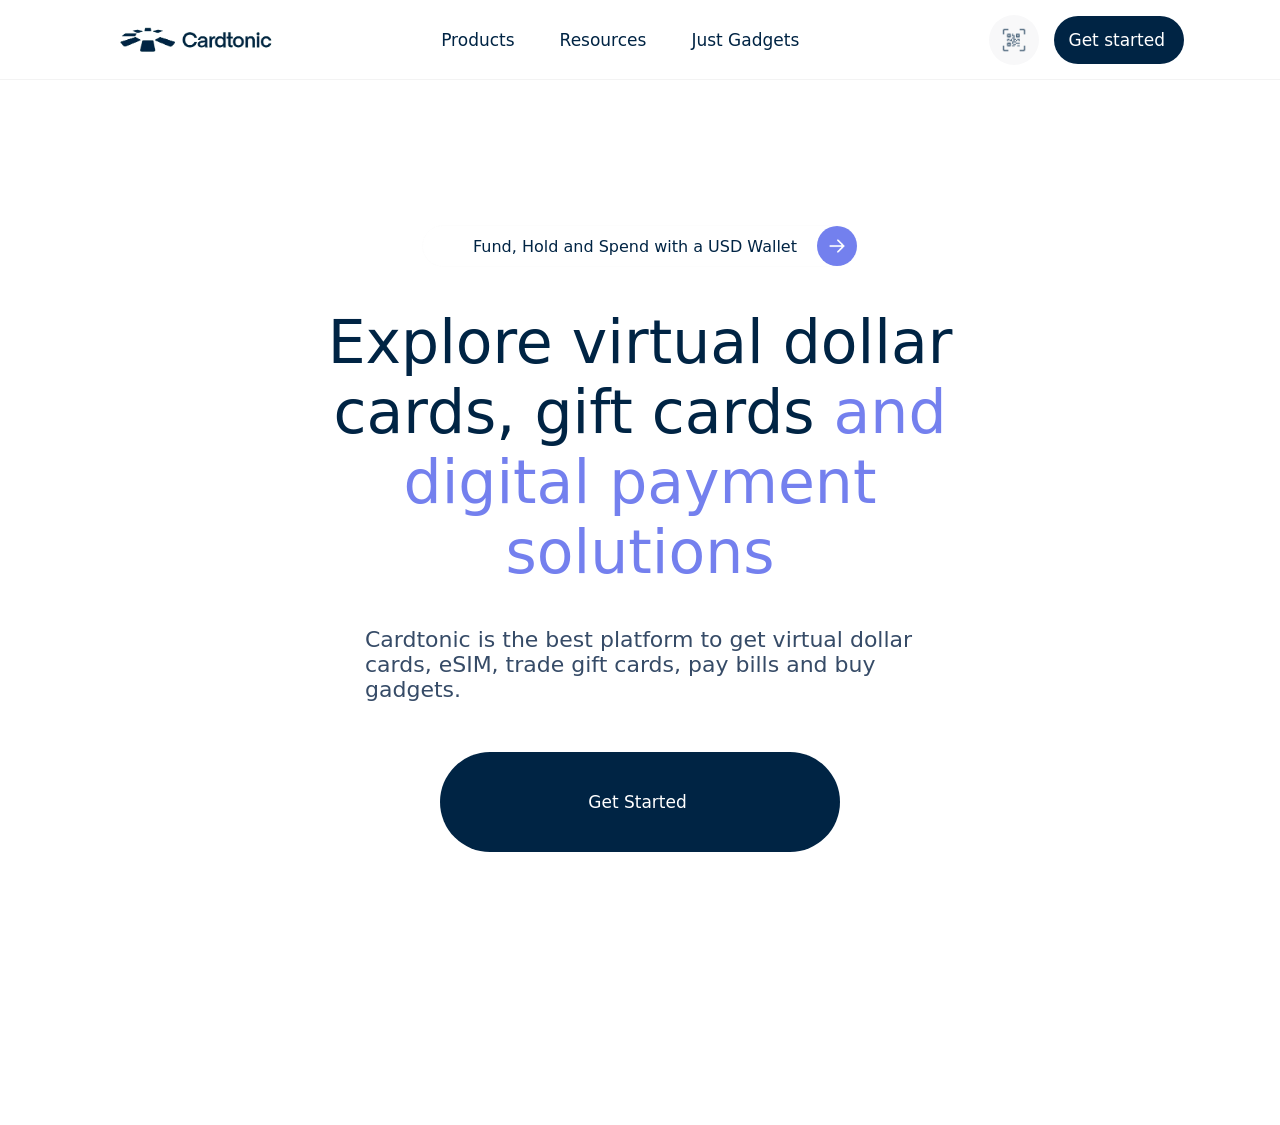
==== index.html @ ad7c2dbc "Rename cardtonic.html to index.html" ====
<!DOCTYPE html>
<html lang="en">
<head>
    <meta charset="UTF-8">
    <meta name="viewport" content="width=device-width, initial-scale=1.0">
    <title>cardtonic</title>
    <link rel="stylesheet" href="cardtonic.css">
    <link rel="icon"  href="image/Sedan-160-temp.png">
</head>
<body>
    <header>
        <nav>
            <img src="image/cardtonics.png" alt="" width="200px">
        <div class="container">
           <div class="tool">
             <div class="topian">
                <p class="hwat">Products</p>
            <div class="why"><img src="https://cardtonic.com/svg/caret-down.svg" alt=""></div>
            </div>



                <div class="dropdown">
                <div class="orochi">
                    <div class="ogre">
                    <img src="https://cardtonic.com/icons/virtual.svg" alt="" class="excas">
                    <div>
                       <div class="ultra">
                         <p class="hwat bleb">Virtual Dollar Card</p>
                        <span class="fonts">
                            Shop online, Pay for services, or make international purchases.
                        </span>
                       </div>
                    </div>
                </div>

                   <div class="ogre">
                    <img src="https://cardtonic.com/icons/sellCards.svg" alt="" class="excas">
                    <div>
                       <div class="ultra">
                         <p class="hwat bleb">Sell Gift Cards</p>
                        <span class="fonts">
                           Exchange unused gift cards for cash at amazing rates.
                        </span>
                       </div>
                    </div>
                </div>


                   <div class="ogre">
                    <img src="https://cardtonic.com/icons/bill.svg" alt="" class="excas">
                    <div>
                       <div class="ultra">
                         <p class="hwat bleb">Bill Payment</p>
                        <span class="fonts">
                            Buy airtime, data, and pay utilities in 100+ countries.
                        </span>
                       </div>
                    </div>
                </div>


                   <div class="ogre">
                    <img src="https://cardtonic.com/icons/buyCard.svg" alt="" class="excas">
                    <div>
                       <div class="ultra">
                         <p class="hwat bleb">Buy Gift Cards</p>
                        <span class="fonts">
                            Buy over 14,000+ local and international gift cards.
                        </span>
                       </div>
                    </div>
                </div>


                   <div class="ogre">
                    <img src="https://cardtonic.com/icons/virtualBank.svg" alt="" class="excas">
                    <div>
                       <div class="ultra">
                         <p class="hwat bleb">Virtual Bank Account</p>
                        <span class="fonts">
                         Open a Naira account for easy transactions.
                        </span>
                       </div>
                    </div>
                </div>


                   <div class="ogre">
                    <img src="https://cardtonic.com/icons/esim.svg" alt="" class="excas">
                    <div>
                       <div class="ultra">
                         <p class="hwat bleb">Universl eSIM</p>
                        <span class="fonts">
                            Buy local and international eSIM with local payment methods.
                        </span>
                       </div>
                    </div>
                </div>
                </div>
                </div>
                </div>
            
                 <div class="tool">
             <div class="topian">
                <p class="hwat">Resources</p>
            <div class="why"><img src="https://cardtonic.com/svg/caret-down.svg" alt=""></div>
            </div>



                <div class="dropdown josh">
                <div class="orochi">
                    <div class="ogre">
                    <img src="https://cardtonic.com/icons/developer.svg" alt="" class="excas">
                    <div>
                       <div class="ultra">
                         <p class="hwat bleb">Developer API</p>
                        <span class="fonts">
                            Integrate gift card services into your platform.
                        </span>
                       </div>
                    </div>
                </div>

                   <div class="ogre">
                    <img src="https://cardtonic.com/icons/blog.svg" alt="" class="excas">
                    <div>
                       <div class="ultra">
                         <p class="hwat bleb">Blog</p>
                        <span class="fonts">
                            Get the latest news, articles, and updates from Cardtonic
                        </span>
                       </div>
                    </div>
                </div>


                   <div class="ogre">
                    <img src="https://cardtonic.com/icons/rateCalculator.svg" alt="" class="excas">
                    <div>
                       <div class="ultra">
                         <p class="hwat bleb">Rate Calculator</p>
                        <span class="fonts">
                            Check how much you get for your gifts cards.
                        </span>
                       </div>
                    </div>
                </div>


                   <div class="ogre">
                    <img src="https://cardtonic.com/icons/Icon.svg" alt="" class="excas">
                    <div>
                       <div class="ultra">
                         <p class="hwat bleb">Upskill</p>
                        <span class="fonts">
                            MacBooks giveaway contest for tech enthusiasts.
                        </span>
                       </div>
                    </div>
                </div>


                   <div class="ogre">
                    <img src="https://cardtonic.com/icons/giveBack.svg" alt="" class="excas">
                    <div>
                       <div class="ultra">
                         <p class="hwat bleb">#CTGivesBack</p>
                        <span class="fonts">
                            Learns about our community give-back initiatives.
                        </span>
                       </div>
                    </div>
                </div>


                   <div class="ogre">
                    <img src="https://cardtonic.com/icons/getInTouch.svg" alt="" class="excas">
                    <div>
                       <div class="ultra">
                         <p class="hwat bleb">Get in touch</p>
                        <span class="fonts">
                            Reach out to us or follow us on social media.
                       </div>
                    </div>
                </div>
                </div>
                </div>
                </div>

             <div class="topian">
                <a href="https://cardtonic.com/gadgets" class="nawa">
                    <p class="hwat">Just Gadgets</p></div>
                </a>
            
            </div>

                <div class="whah">
                   <div class="tool baka">
             <div class="ware">
                     <img src="image/qrcode.png" alt="" width="30px">
                   </div>
                 <div class="monkey">
                    <img src="https://cardtonic.com/_next/image?url=https%3A%2F%2Fassets.cardtonic.com%2Fpublic%2Fassets%2Fqr.png&w=384&q=75" alt="" class="bwoi">
                </div>
                </div>

                  <a href="https://dashboard.cardtonic.com/signin">
                     <div class="siga">
                 <p class="fire">Get started</p></div>
                 </a>
                  </div>
            </nav>                
    </header>
    <section class="solved">
        <div class="parce">
            <div class="math">
            <img src="https://cardtonic.com/icons/newIcon.svg" alt="" width="30px">
            <span class="frog">Fund, Hold and Spend with a USD Wallet</span>
            <div class="with"><img src="image/arrowhite.png" alt="" width="20px"></div>
        </div>
        <div class="mistake">
            <p class="ead">Explore virtual dollar cards, gift cards <span class="tan">and digital payment solutions</span></p>
        </div>
        <div style="width: 550px;">
            <p class="metre">
                Cardtonic is the best platform to get virtual dollar cards, eSIM, trade gift cards, pay bills and buy gadgets.
            </p>
        </div>

        <a href="https://dashboard.cardtonic.com/signin" target="_blank">
            <div class="flute">
            <span class="fire">Get Started</span>
        </div>
        </a>
        </div>
    </section>
    <section>

    </section>
   
</body>
</html>
---- cardtonic.css ----
body{
    margin: 0;
    padding: 0;
    max-width: 100%;
    font-family: system-ui, -apple-system, BlinkMacSystemFont, 'Segoe UI', Roboto, Oxygen, Ubuntu, Cantarell, 'Open Sans', 'Helvetica Neue', sans-serif;
}
header{
    position: fixed;
    height: 80px;
   
    display: flex;
    align-items: center;
    justify-content: center;
    justify-self: center;
    z-index: 999;
    width: 100%;
    background: white;
    box-sizing: border-box;
    border-bottom: 0.2px solid #88898a1a;
    z-index: 999;
    
}
nav{
    position: fixed;
   height: 80px;
    /* background-color: rgb(110, 110, 110); */
    display: flex;
    align-items: center;
    width: 85%;
    
    
    z-index: 999;
   justify-content: space-between;
}
.wqa{
    display: flex;
    align-items: center;
    justify-content: space-around;
    padding: 10px 0px;
    border-bottom: 0.2px solid #696a6b25;
    width: fit-content;
    height: 10vh;
    
}

.topian{
    display: flex;
    justify-content: center;
    align-items: center;
     cursor: pointer;
}
.container{
    display: flex;
    justify-content: center;
    gap: 40px;
}
.hwat{
    color: rgb(0,36,68);
    font-size: 17px;
    font-weight: 500;
    padding-right: 5px;
    text-decoration: none;
}
.nawa{
   text-decoration: none; 
}
.ultra{
    display: flex;
    flex-direction: column;
    width: 240px;
}
.topian img{
     cursor: pointer;
    width: 12px;
    position: relative;
    bottom:  -5px;
    
   transition: transform 0.5s ease; 
}

.topian:hover img{
    transform: rotate(180deg);
   
}
.tool::before {
  content: "";
  position: absolute;
  /* Expand the hoverable area 20px in every direction */
  top: -20px;
  
  left: -20px;
  right: -20px;
  
  /* Pushes it behind the actual menu links so it doesn't block clicks */
  z-index: -1; 
  
  /* Keep it completely invisible */
  background: transparent; 
}

.tool:hover .dropdown

{
    display: block;
    z-index: 999;
   
}
a{
    text-decoration: none;
}
.ogre{
    display: grid;
    grid-template-columns: 1fr 1fr;
    width: 300px;
    cursor: pointer;
    padding: 10px;
}
.ogre:hover{
    background-color: #e7e7e9;
    
    border-radius: 20px;
}
.bleb{
    margin: 0;
    
}
.tool{
    position: relative;
   
}
.fonts{
    font-size: 14px;
    color: rgb(0,36,68); 
    font-weight: 300; 
}
.orochi{
    display: grid;
    grid-template-columns: 1fr 1fr;
   
   gap: 40px;
    width: 100%;
    
}

.dropdown{
    background-color: white;
    padding: 40px 40px 40px 40px;
   
   /* display: none; */
    position: absolute;
    top: 60px;
    left: -200px;
    border-radius: 40px;
    border: 0.2px solid #696a6b25;
    z-index: 999;
    display: none;
}

.josh{
    
    left: -330px;
}

.ware{
    width: 20px;
    height: 20px;
    padding: 15px;
    background-color: rgb(248,248,249);
    border-radius: 50%;
    display: flex;
    justify-content: center;
    align-items: center;
}
.whah{
    display: flex;
    align-items: center;
    justify-content: center;
    gap: 15px;
}
.fire{
    color: white;
    font-size: 17px;
    font-weight: 500;
    padding-right: 5px;
}
.siga{
    width: fit-content;
    height: 20px;
    padding: 14px 14px;
    border-radius: 50px;
    display: flex;
    justify-content: center;
    align-items: center;
    background-color: #002444;
    transition: background-color 0.3s ease-in-out;
}

.siga:hover{
    background-color: rgb(116,128,238);
}

.baka:hover .ware{
    animation: mumu 2s ease forwards ;
    
}

@keyframes mumu{
        from{
         border: 1px solid black;
        }
        to{
           border: 1px solid blue; 
        }
    }

.tool:hover .monkey{
    display: block;
    z-index: 999;
   
}
.monkey{
    background-color: white;
    padding: 10px 10px;
   
   /* display: none; */
    position: absolute;
    top: 60px;
    left: -80px;
    border-radius: 40px;
    border: 0.2px solid #696a6b25;
    z-index: 999;
    display: none;
}
.bwoi{
    width: 15vw;
}
.solved{
    width: 100%;
    height: 100vh;
   padding-top: 25vh;
}
.frog{
    color: #002444;
}
.with{
    width: 20px;
    height: 20px;
    padding: 10px;
    border-radius: 50%;
    background-color: rgb(115,128,238);
}
.math:hover .with{
    animation: seconds 1s infinite ease-in-out;
}
@keyframes seconds{
    0%{
        transform: translateX(0);

    }
    50%{
        transform: translateX(10px);
    }
    100%{
        transform: translateX(0);
    }
}
.math{
    display: flex;
    align-items: center;
    justify-content: center;
    gap: 20px;
    border-radius: 30px;
    border: 1px solid rgba(238, 237, 237, 0.144);
    cursor: pointer;
}
.mistake{
    width: 700px;
}
.ead{
   
    margin: 0;
    font-weight: 500;
    font-size: 60px;
    text-align: center;
    color: rgb(0,36,68);
}
.tan{
    color: rgb(116,128,238);
}
.metre{
    font-size: 22px;
    font-weight: 350;
    color: rgb(54,75,103);
    margin: 0;
}
.flute{
    width: 400px; 
    height: 100px; 
    background-color: rgb(0,36,68); border-radius: 50px; 
    transition: background-color 0.5s ease-in-out;
    color: white;
   display: flex;
   justify-content: center;
   align-items: center;
   margin-top: 10px;
}
.flute:hover{
    background-color: rgb(116,128,238);
}
.parce{
    display: flex;
    flex-direction: column;
    align-items: center;
    justify-content: center;
    gap: 40px;
}
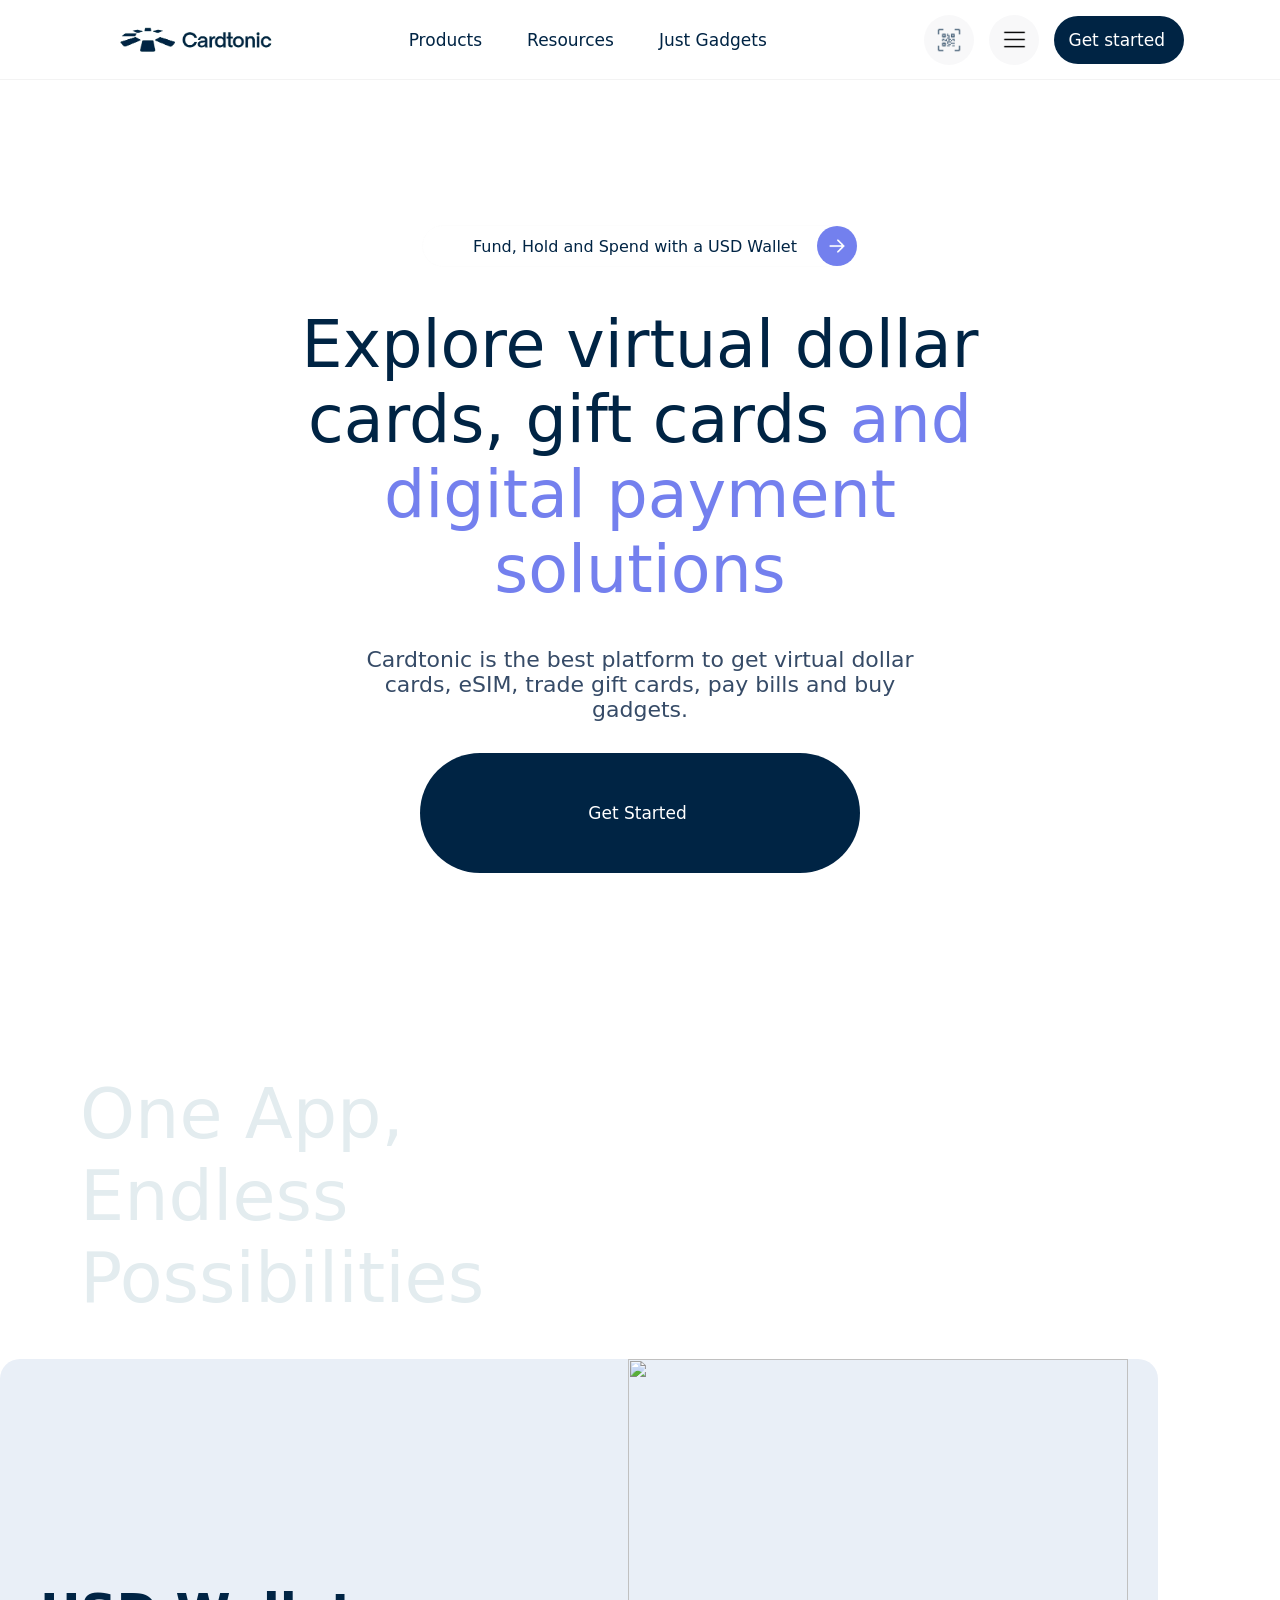
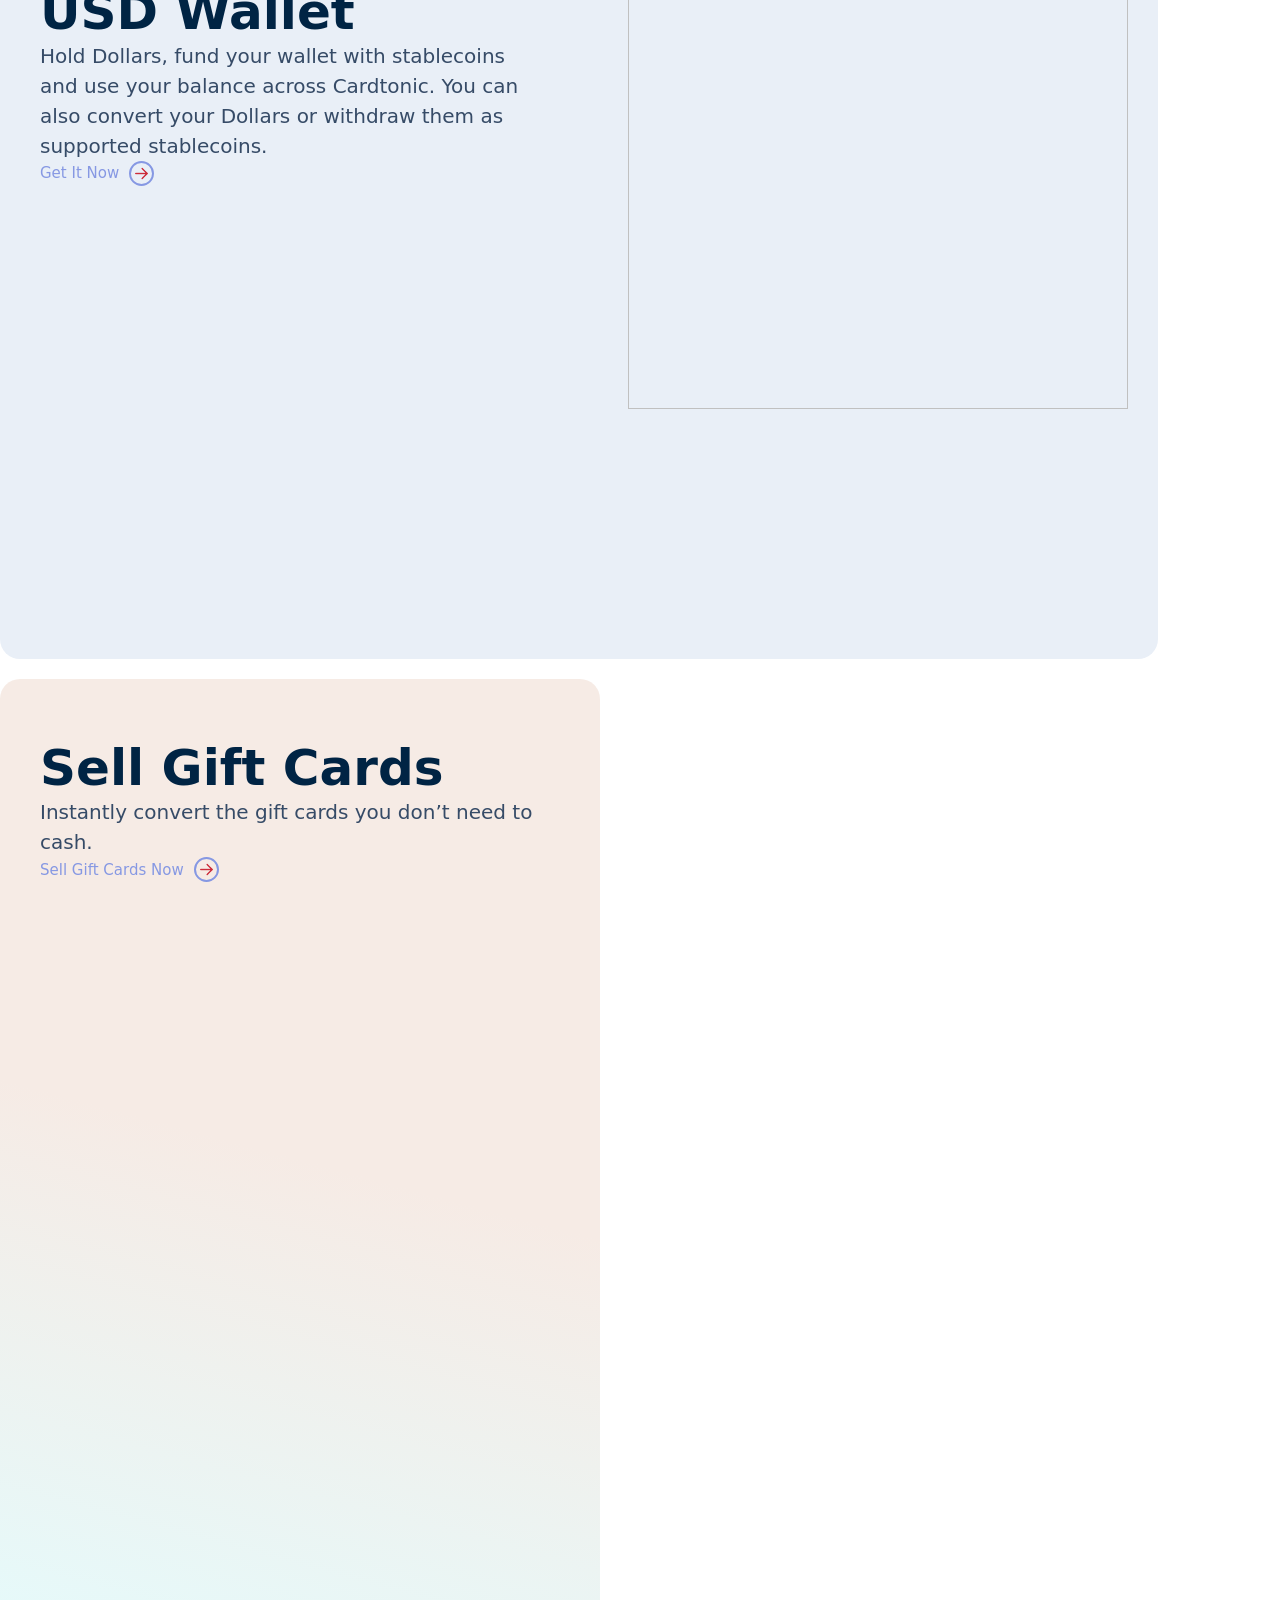
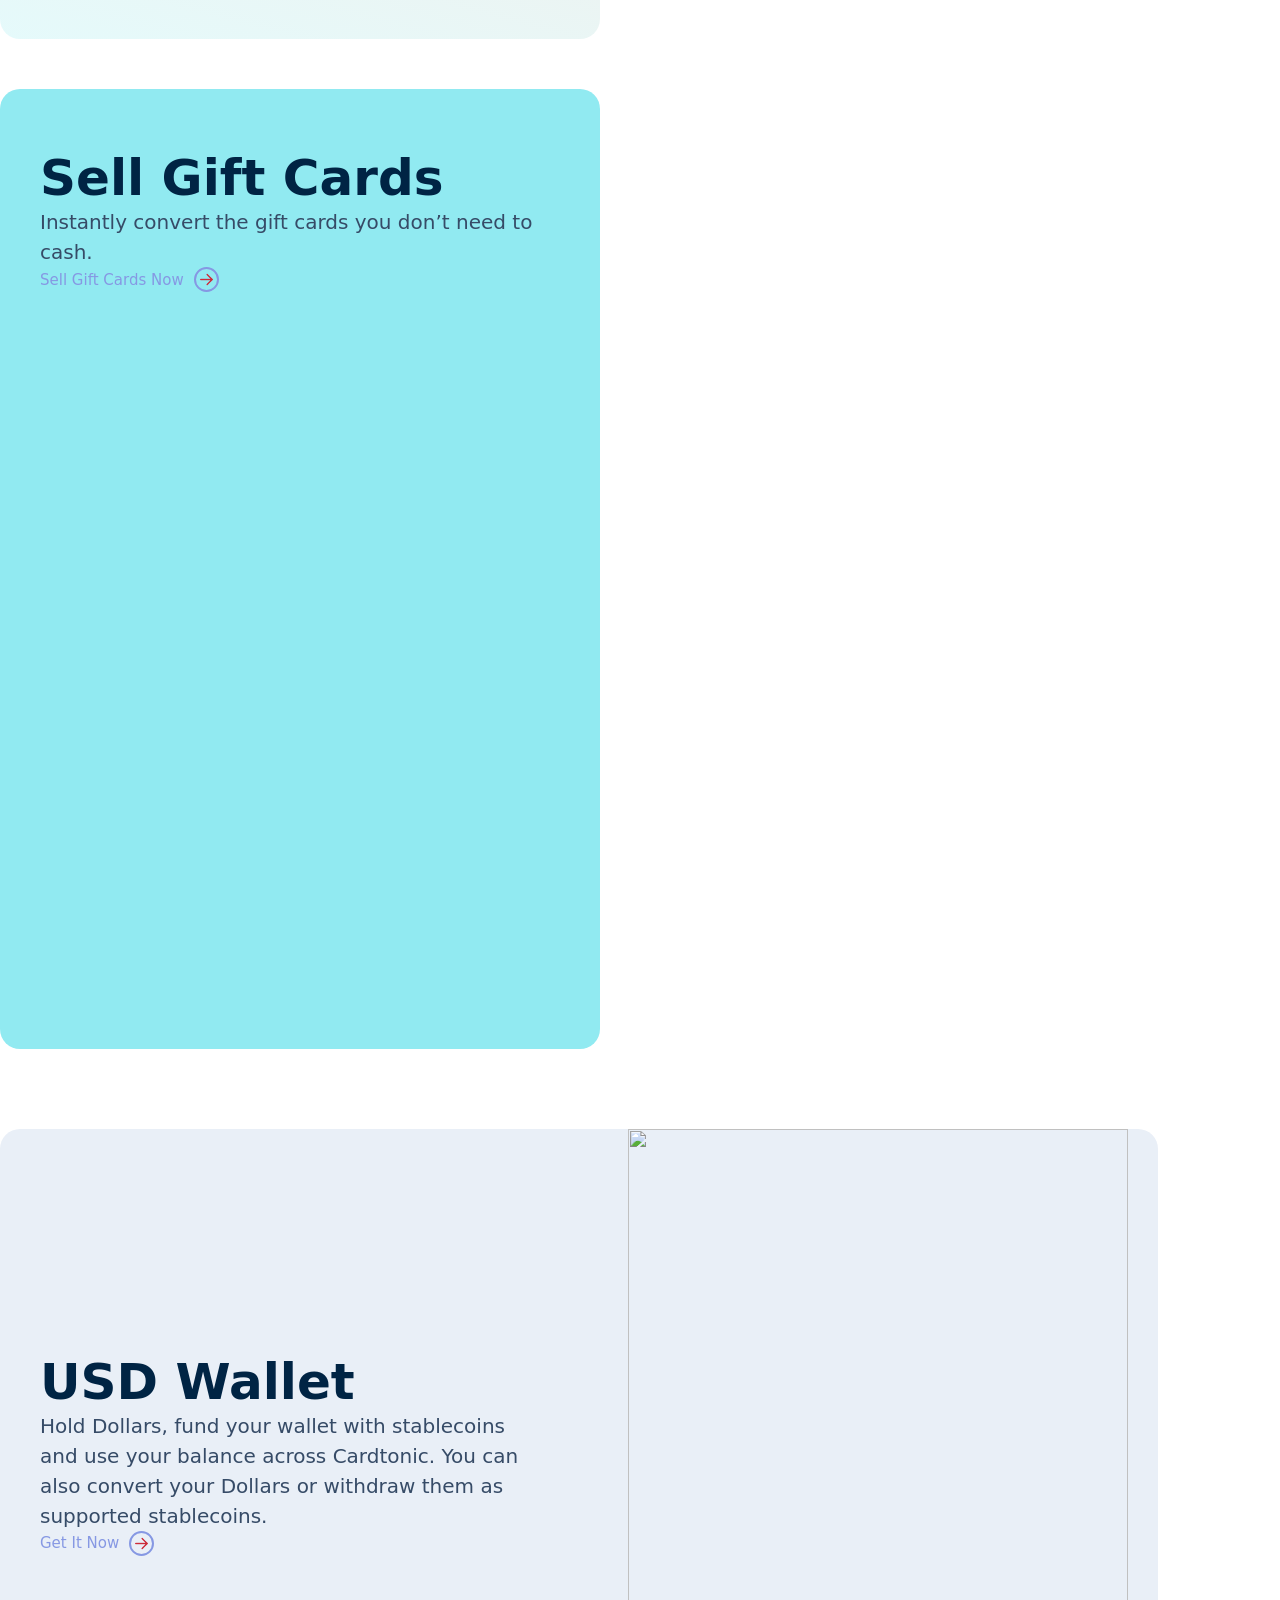
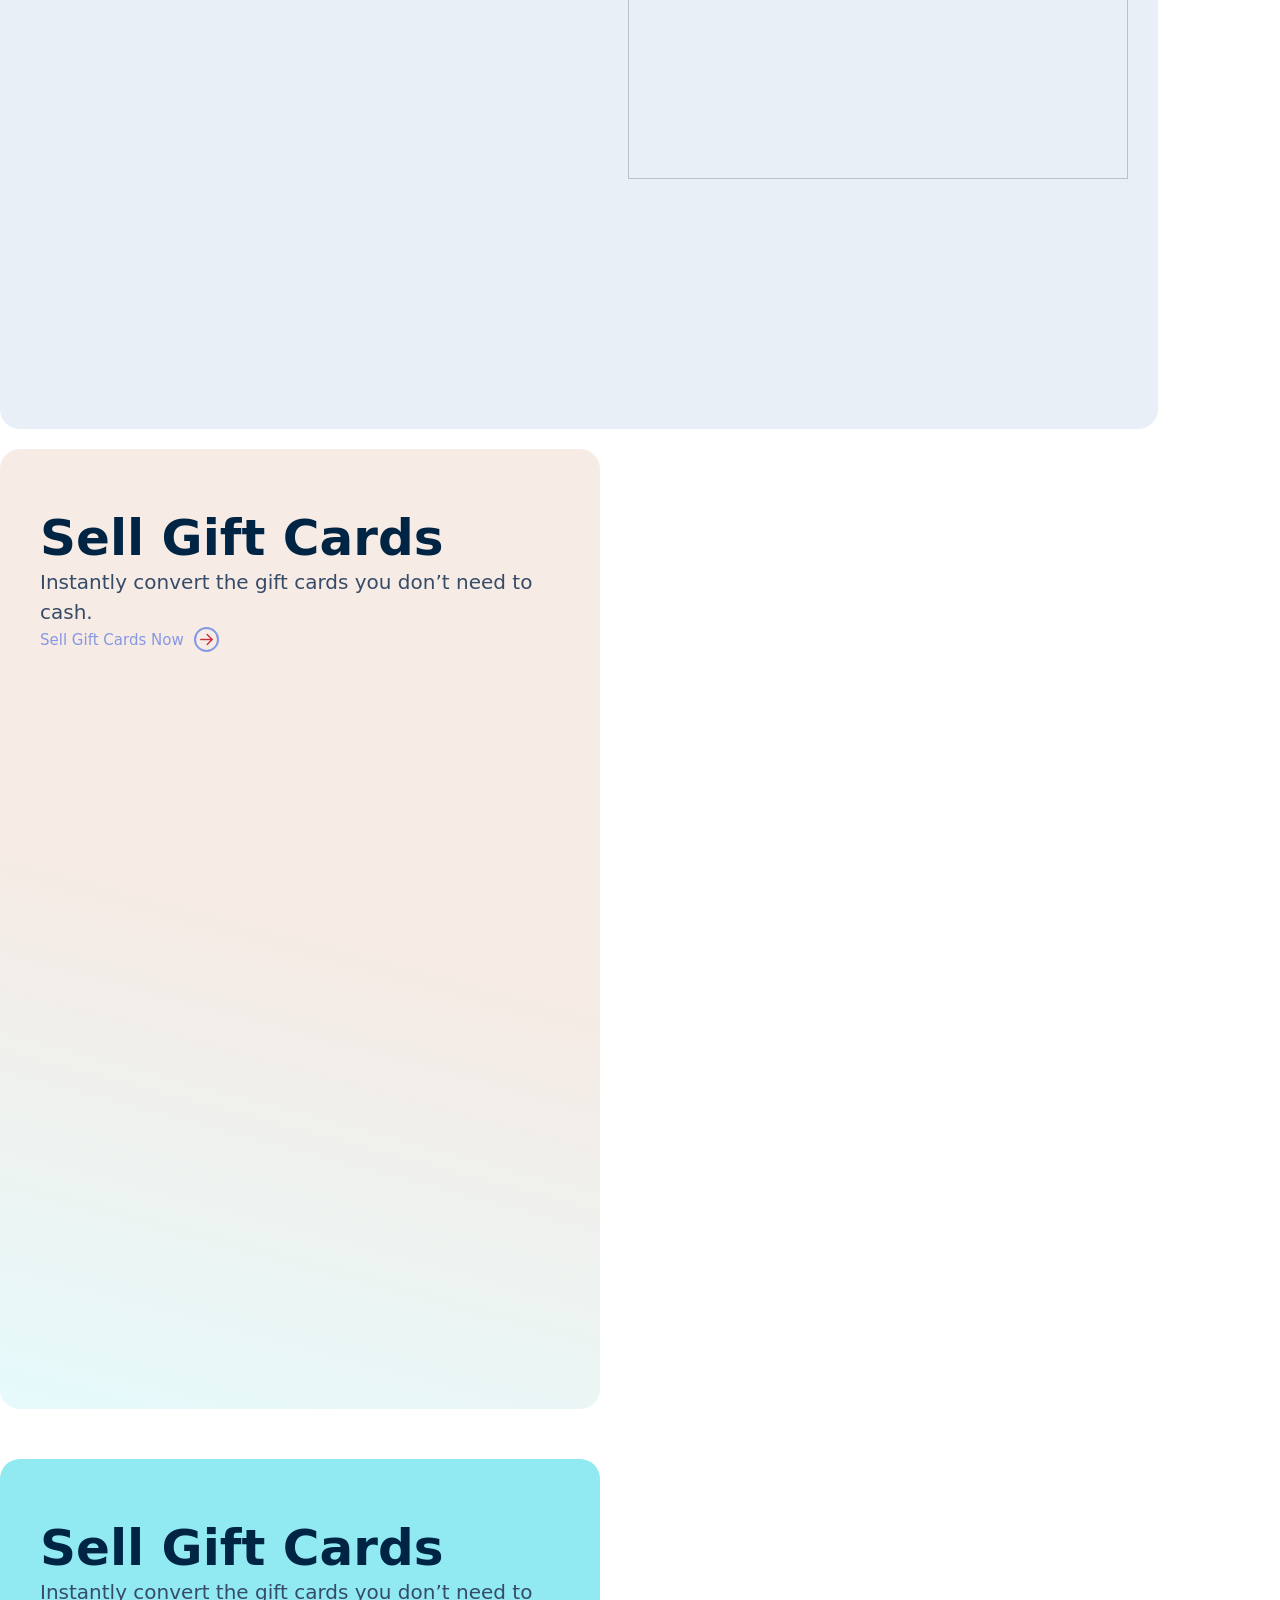
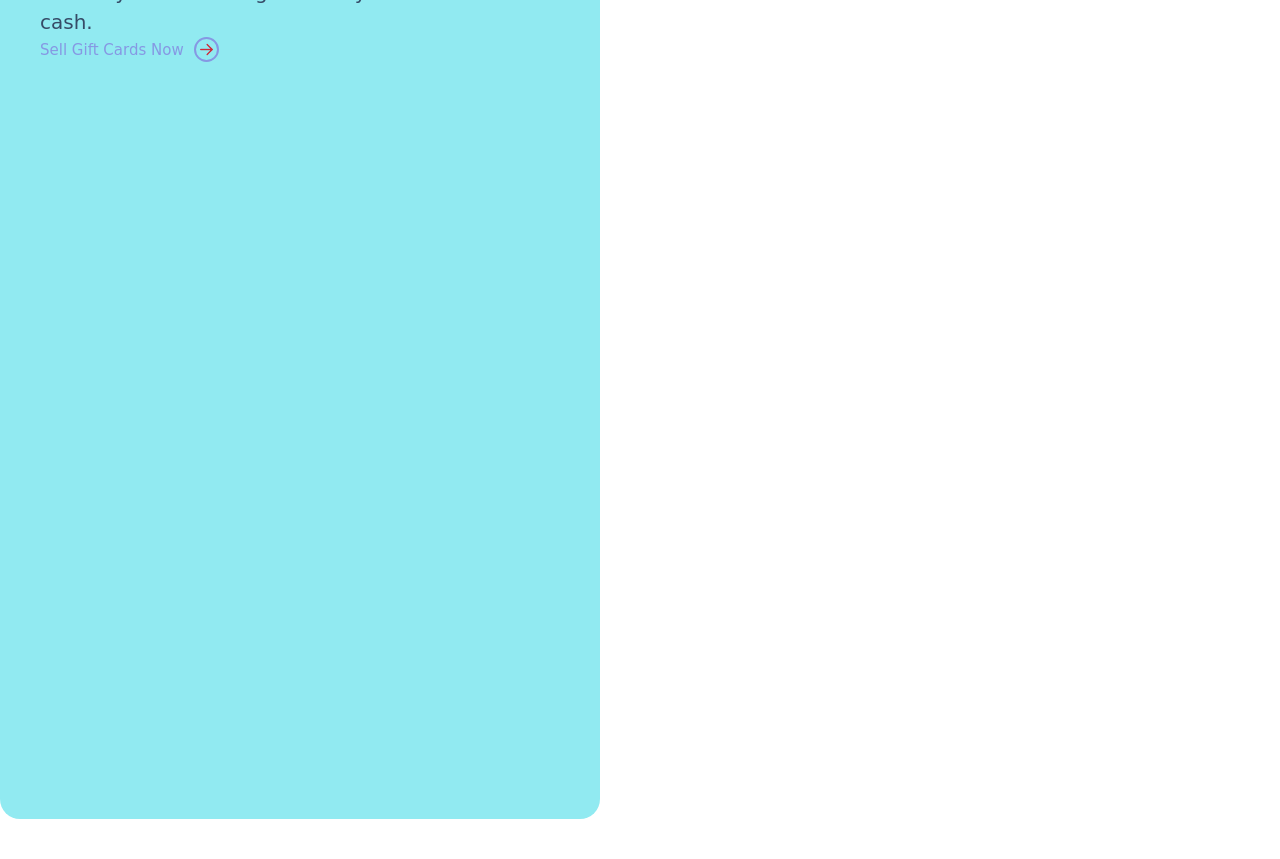
==== commit 8f7cb798: "isreal" ====
--- a/index.html
+++ b/index.html
@@ -5,7 +5,7 @@
     <meta name="viewport" content="width=device-width, initial-scale=1.0">
     <title>cardtonic</title>
     <link rel="stylesheet" href="cardtonic.css">
-    <link rel="icon"  href="image/Sedan-160-temp.png">
+    <link rel="icon" type="image/png" href="https://encrypted-tbn0.gstatic.com/images?q=tbn:ANd9GcQ6zz5i4uS3-FrGMyilPAIRYk0K8-wvLaHVmUkbN3iF3A&s">
 </head>
 <body>
     <header>
@@ -196,8 +196,9 @@
             
             </div>
 
-                <div class="whah">
-                   <div class="tool baka">
+                <div class="whah pysics">
+                   <div class="hide">
+                    <div class="tool baka">
              <div class="ware">
                      <img src="image/qrcode.png" alt="" width="30px">
                    </div>
@@ -205,12 +206,29 @@
                     <img src="https://cardtonic.com/_next/image?url=https%3A%2F%2Fassets.cardtonic.com%2Fpublic%2Fassets%2Fqr.png&w=384&q=75" alt="" class="bwoi">
                 </div>
                 </div>
-
-                  <a href="https://dashboard.cardtonic.com/signin">
+                   </div>
+                
+
+                
+                   <div class="menu">
+                    <div class="tool baka">
+             <div class="ware">
+                     <img src="image/menu-black.png" alt="" width="25px">
+                   </div>
+                 <div class="monkey">
+                    </div>
+                </div>
+                   </div>
+               
+
+                 <div class="hide">
+                     <a href="https://dashboard.cardtonic.com/signin">
                      <div class="siga">
                  <p class="fire">Get started</p></div>
                  </a>
-                  </div>
+                 </div>
+                 </div>
+                  
             </nav>                
     </header>
     <section class="solved">
@@ -223,22 +241,184 @@
         <div class="mistake">
             <p class="ead">Explore virtual dollar cards, gift cards <span class="tan">and digital payment solutions</span></p>
         </div>
-        <div style="width: 550px;">
+        <div class="rhombus">
             <p class="metre">
                 Cardtonic is the best platform to get virtual dollar cards, eSIM, trade gift cards, pay bills and buy gadgets.
             </p>
         </div>
 
-        <a href="https://dashboard.cardtonic.com/signin" target="_blank">
+        <div class="connect">
+            <a href="https://dashboard.cardtonic.com/signin" target="_blank">
             <div class="flute">
             <span class="fire">Get Started</span>
         </div>
         </a>
         </div>
-    </section>
-    <section>
-
+
+        <div class="small-git">
+            <a href="https://dashboard.cardtonic.com/signin" target="_blank">
+            <div class="flute">
+                <img src="image/globe.png" alt="" width="25px">
+            <span class="fire">
+            Web Sign Up</span>
+        </div>
+        </a>
+        </div>
+        </div>
+
+        <div class="find">
+            <p class="bake">
+                One App,<br>
+                Endless Possibilities
+            </p>
+        </div>
+    </section>
+    <section class="traq">
+   <div class="usd-wallet">
+         <div class="thought">
+        <p class="param">
+            USD Wallet
+        </p>
+       <div class="lemme">
+         <p class="mars">
+            Hold Dollars, fund your wallet with stablecoins and use your balance across Cardtonic. You can also convert your Dollars or withdraw them as supported stablecoins.
+        </p>
+       </div>
+       <div class="get-it-container">
+        <span class="get-it">
+            Get It Now 
+        </span>
+        <div class="border">
+            <img src="image/arryow.png" alt="" width="17px">
+        </div>
+       </div>
+    </div>
+    <img src="https://cardtonic.com/_next/image?url=%2Fimages%2Fpages%2Fusd-wallet%2FusdWalletPhone.webp&w=640&q=75" alt="" class="menance">
+   </div>
+    </section>
+    <div class="align-cards">
+            <section class="gore">
+         <div class="state-first">
+        <p class="param">
+            Sell Gift Cards
+        </p>
+       <div class="lemme">
+         <p class="mars">
+            Instantly convert the gift cards you don’t need to cash.
+        </p>
+       </div>
+       <div class="get-it-container">
+        <span class="get-it">
+            Sell Gift Cards Now
+        </span>
+        <div class="border">
+            <img src="image/arryow.png" alt="" width="17px">
+        </div>
+       </div>
+    </div>
+    <div class="image-move">
+        <img src="https://cardtonic.com/_next/image?url=%2Fimages%2Fproduct%2Fcards.webp&w=640&q=75" alt="">
+    </div>
+    </section>
+
+        <section class="gore-second">
+         <div class="state-first">
+        <p class="param">
+            Sell Gift Cards
+        </p>
+       <div class="lemme">
+         <p class="mars">
+            Instantly convert the gift cards you don’t need to cash.
+        </p>
+       </div>
+       <div class="get-it-container">
+        <span class="get-it">
+            Sell Gift Cards Now
+        </span>
+        <div class="border">
+            <img src="image/arryow.png" alt="" width="17px">
+        </div>
+       </div>
+    </div>
+    <div class="image-move2">
+        <img src="https://cardtonic.com/_next/image?url=%2Fimages%2Fproduct%2Fbuy-gift-card.webp&w=640&q=75" alt="" class="amati">
+    </div>
+    </section>
+    </div>
+    <section class="traq">
+   <div class="usd-wallet">
+         <div class="thought">
+        <p class="param">
+            USD Wallet
+        </p>
+       <div class="lemme">
+         <p class="mars">
+            Hold Dollars, fund your wallet with stablecoins and use your balance across Cardtonic. You can also convert your Dollars or withdraw them as supported stablecoins.
+        </p>
+       </div>
+       <div class="get-it-container">
+        <span class="get-it">
+            Get It Now 
+        </span>
+        <div class="border">
+            <img src="image/arryow.png" alt="" width="17px">
+        </div>
+       </div>
+    </div>
+    <img src="https://cardtonic.com/_next/image?url=%2Fimages%2Fpages%2Fusd-wallet%2FusdWalletPhone.webp&w=640&q=75" alt="" class="menance">
+   </div>
     </section>
    
+
+     <div class="align-cards">
+            <section class="gore">
+         <div class="state-first">
+        <p class="param">
+            Sell Gift Cards
+        </p>
+       <div class="lemme">
+         <p class="mars">
+            Instantly convert the gift cards you don’t need to cash.
+        </p>
+       </div>
+       <div class="get-it-container">
+        <span class="get-it">
+            Sell Gift Cards Now
+        </span>
+        <div class="border">
+            <img src="image/arryow.png" alt="" width="17px">
+        </div>
+       </div>
+    </div>
+    <div class="image-move">
+        <img src="https://cardtonic.com/_next/image?url=%2Fimages%2Fproduct%2Fcards.webp&w=640&q=75" alt="">
+    </div>
+    </section>
+
+        <section class="gore-second">
+         <div class="state-first">
+        <p class="param">
+            Sell Gift Cards
+        </p>
+       <div class="lemme">
+         <p class="mars">
+            Instantly convert the gift cards you don’t need to cash.
+        </p>
+       </div>
+       <div class="get-it-container">
+        <span class="get-it">
+            Sell Gift Cards Now
+        </span>
+        <div class="border">
+            <img src="image/arryow.png" alt="" width="17px">
+        </div>
+       </div>
+    </div>
+    <div class="image-move2">
+        <img src="https://cardtonic.com/_next/image?url=%2Fimages%2Fproduct%2Fbuy-gift-card.webp&w=640&q=75" alt="" width="350px">
+    </div>
+    </section>
+    </div>
+
 </body>
 </html>
--- a/cardtonic.css
+++ b/cardtonic.css
@@ -14,11 +14,11 @@
     justify-self: center;
     z-index: 999;
     width: 100%;
-    background: white;
+    background: rgba(255, 255, 255, 0.644);
     box-sizing: border-box;
     border-bottom: 0.2px solid #88898a1a;
     z-index: 999;
-    
+    backdrop-filter: blur(200px);
 }
 nav{
     position: fixed;
@@ -161,6 +161,9 @@
     left: -330px;
 }
 
+.small-git{
+    display: none;
+}
 .ware{
     width: 20px;
     height: 20px;
@@ -231,16 +234,22 @@
     z-index: 999;
     display: none;
 }
+.connect{
+    display: block;
+}
 .bwoi{
     width: 15vw;
 }
 .solved{
     width: 100%;
-    height: 100vh;
+    
    padding-top: 25vh;
+   
+   max-width: 100%;
 }
 .frog{
     color: #002444;
+    text-align: center;
 }
 .with{
     width: 20px;
@@ -274,35 +283,43 @@
     cursor: pointer;
 }
 .mistake{
-    width: 700px;
+    width: 780px;
 }
 .ead{
    
     margin: 0;
     font-weight: 500;
-    font-size: 60px;
+    font-size: 65px;
     text-align: center;
     color: rgb(0,36,68);
 }
 .tan{
     color: rgb(116,128,238);
 }
+.rhombus{
+    width: fit-content;
+    width: 550px;
+
+}
+
 .metre{
     font-size: 22px;
-    font-weight: 350;
+    font-weight: 400;
     color: rgb(54,75,103);
     margin: 0;
+    text-align: center;
 }
 .flute{
-    width: 400px; 
-    height: 100px; 
-    background-color: rgb(0,36,68); border-radius: 50px; 
-    transition: background-color 0.5s ease-in-out;
+    width: 440px; 
+    height: 120px; 
+    background-color: rgb(0,36,68); 
+    border-radius: 70px; 
+    transition: background-color 0.3s ease-in-out;
     color: white;
    display: flex;
    justify-content: center;
    align-items: center;
-   margin-top: 10px;
+   margin-top: -9px;
 }
 .flute:hover{
     background-color: rgb(116,128,238);
@@ -314,3 +331,347 @@
     justify-content: center;
     gap: 40px;
 }
+.find{
+    width: 630px;
+    margin-left: 80px;
+    margin-top: 200px;
+}
+
+.amati{
+    
+    width: 350px;
+}
+
+.bake{
+    margin: 0;
+    font-weight: 500;
+    font-size: 70px;
+    
+    color: #e3ecef;
+}
+.traq{
+    width: 90%;
+    height: 100vh;
+    background-color: #e9eff7;
+   margin-top: 40px;
+   max-width: 85%;
+    justify-self: center;
+    border-radius: 20px;
+    padding-left: 40px;
+    margin-bottom: 10px;
+    padding-bottom: 0;
+     padding-right: 30px;
+   overflow: hidden;
+}
+.param{
+  margin: 0;
+    font-weight: 700;
+    font-size: 50px;
+    
+    color: rgb(0,36,68);  
+}
+.lemme{
+    max-width: 500px;
+    width: 100%;
+}
+.get-it{
+    color: #8698e3;
+    font-size: 15px;
+    font-weight: 500;
+}
+.border{
+    border: 2px solid #8698e3;
+    width: 15px;
+    height: 15px;
+    padding: 3px;
+    display: flex;
+    justify-content: center;
+    align-items: center;
+    border-radius: 50%;
+}
+.get-it-container{
+    display: flex;
+   gap: 10px;
+    align-items: center;
+}
+.mars{
+    font-size: 20px;
+    font-weight: 350;
+    color: rgb(54,75,103);
+    margin: 0;
+   line-height: 1.5;
+}
+.state-first{
+    display: flex;
+    flex-direction: column;
+   justify-content: center;
+  
+}
+
+.thought{
+    display: flex;
+    flex-direction: column;
+   justify-content: center;
+ 
+}
+
+.usd-wallet{
+    display: flex;
+   justify-content: space-between;
+    width: 100%;
+   
+}
+.menance{
+    width: 500px;
+    height: 650px;
+}
+.gore{
+    width: 530px;
+    height: 100vh;
+    background: linear-gradient(195deg, rgb(246,235,229) 50%, rgb(229,250,251)); 
+   margin-top: 10px;
+   max-width: 85%;
+    justify-self: center;
+    border-radius: 20px;
+    padding-left: 40px;
+    margin-bottom: 40px;
+    padding-bottom: 0;
+     padding-right: 30px;
+     padding-top: 60px;
+   overflow: hidden;
+   flex-wrap: wrap;
+}
+.image-move{
+    position: relative;
+    bottom: -80px;
+}
+.align-cards{
+    display: flex;
+    align-items: center;
+    justify-content: center;
+    width: 90%;
+    justify-content: space-between;
+    justify-self: center;
+    flex-wrap: wrap;
+}
+.second{
+    background-color: rgb(36,212,227);
+}
+.third{
+    width: 40px;
+}
+
+.image-move2{
+    position: relative;
+    bottom: -100px;
+    right: -210px;
+}
+.gore-second{
+    width: 530px;
+    height: 100vh;
+     
+   margin-top: 10px;
+   max-width: 85%;
+    justify-self: center;
+    border-radius: 20px;
+    padding-left: 40px;
+    margin-bottom: 40px;
+    padding-bottom: 0;
+     padding-right: 30px;
+     padding-top: 60px;
+   overflow: hidden;
+   background-color: rgb(145,234,241);
+}
+@media (max-width: 640px) {
+    .container{
+        display: none;
+    }
+    .hide{
+        display: none;
+    }
+    .math{
+    display: flex;
+    
+   
+    gap: 15px;
+    width: 320px;
+    
+}
+.frog{
+    color: #002444;
+    text-align: center;
+    font-size: 13px;
+}
+.solved{
+    width: 100%;
+    padding-top: 18vh;
+    max-width: 100%;
+}
+.thought{
+    display: flex;
+    flex-direction: column;
+   justify-content: center;
+  position: relative;
+  top: -160px;
+}
+/* .pysics{
+    display: none;
+} */
+header{
+    position: fixed;
+    height: 60px;
+   
+    display: flex;
+    align-items: center;
+    justify-content: center;
+    justify-self: center;
+    z-index: 999;
+    width: 100%;
+    background: rgba(255, 255, 255, 0.644);
+    box-sizing: border-box;
+    border-bottom: 0.2px solid #88898a1a;
+    z-index: 999;
+    backdrop-filter: blur(200px);
+}
+.mistake{
+    width: 300px;
+    
+}
+.ead{
+   
+    margin: 0;
+    font-weight: 500;
+    font-size: 34px;
+    text-align: center;
+    color: rgb(0,36,68);
+}
+.rhombus{
+    width: 300px;
+    /* padding: 60px; */
+}
+.metre{
+    font-size: 18px;
+    font-weight: 400;
+    color: rgb(54,75,103);
+    margin: 0;
+    text-align: center;
+    max-width: 100%;
+}
+.menu{
+    display: block;
+    margin-right: 10px;
+}
+nav{
+    position: fixed;
+   height: 80px;
+    /* background-color: rgb(110, 110, 110); */
+    display: flex;
+    align-items: center;
+    width: 100%;
+    
+    
+    z-index: 999;
+   justify-content: space-between;
+}
+    .connect{
+    display: none;}
+
+    .flute{
+    width: 300px; 
+    height: 90px; 
+    padding: 0px 0px;
+    background-color: rgb(0,36,68); 
+    border-radius: 70px; 
+    transition: background-color 0.3s ease-in-out;
+    color: white;
+   display: flex;
+   justify-content: center;
+   align-items: center;
+   margin-top: -9px;
+    gap: 20px;
+}
+   
+   .small-git{
+    display: block;
+   }
+
+   .find{
+    width: 100px;
+    margin-left: 25px;
+    margin-top: 200px;
+}
+
+.bake{
+    margin: 0;
+    font-weight: 500;
+    font-size: 30px;
+    
+    color: #e3ecef;
+}
+.usd-wallet{
+    display: flex;
+    flex-direction: column;
+   justify-content: space-between;
+    width: 100%;
+    position: relative;
+    bottom: -200px;   
+}
+
+.menance{
+    width: 250px;
+    height: 300px;
+}
+.traq{
+    max-width: 70%;
+    width: 70%;
+    height: 90vh;
+    background-color: #e9eff7;
+   margin-top: 40px;
+   max-width: 85%;
+    justify-self: center;
+    border-radius: 20px;
+    padding-left: 40px;
+    margin-bottom: 10px;
+    padding-bottom: 0;
+     padding-right: 30px;
+   overflow: hidden;
+}
+.gore{
+    width: 530px;
+    height: 100vh;
+    background: linear-gradient(195deg, rgb(246,235,229) 50%, rgb(229,250,251)); 
+   margin-top: 10px;
+   max-width: 85%;
+    justify-self: center;
+    border-radius: 20px;
+    padding-left: 40px;
+    margin-bottom: 40px;
+    padding-bottom: 0;
+     padding-right: 30px;
+     padding-top: 60px;
+   overflow: hidden;
+   flex-wrap: wrap;
+}
+.align-cards{
+    display: flex;
+    align-items: center;
+    justify-content: center;
+    width: 90%;
+    justify-content: space-between;
+    justify-self: center;
+    flex-wrap: wrap;
+}
+.param{
+  margin: 0;
+    font-weight: 700;
+    font-size: 30px;
+    
+    color: rgb(0,36,68);  
+}
+.amati{
+    position: relative;
+    left: -140px;
+    bottom: -140px;
+    width: 250px;
+}
+}
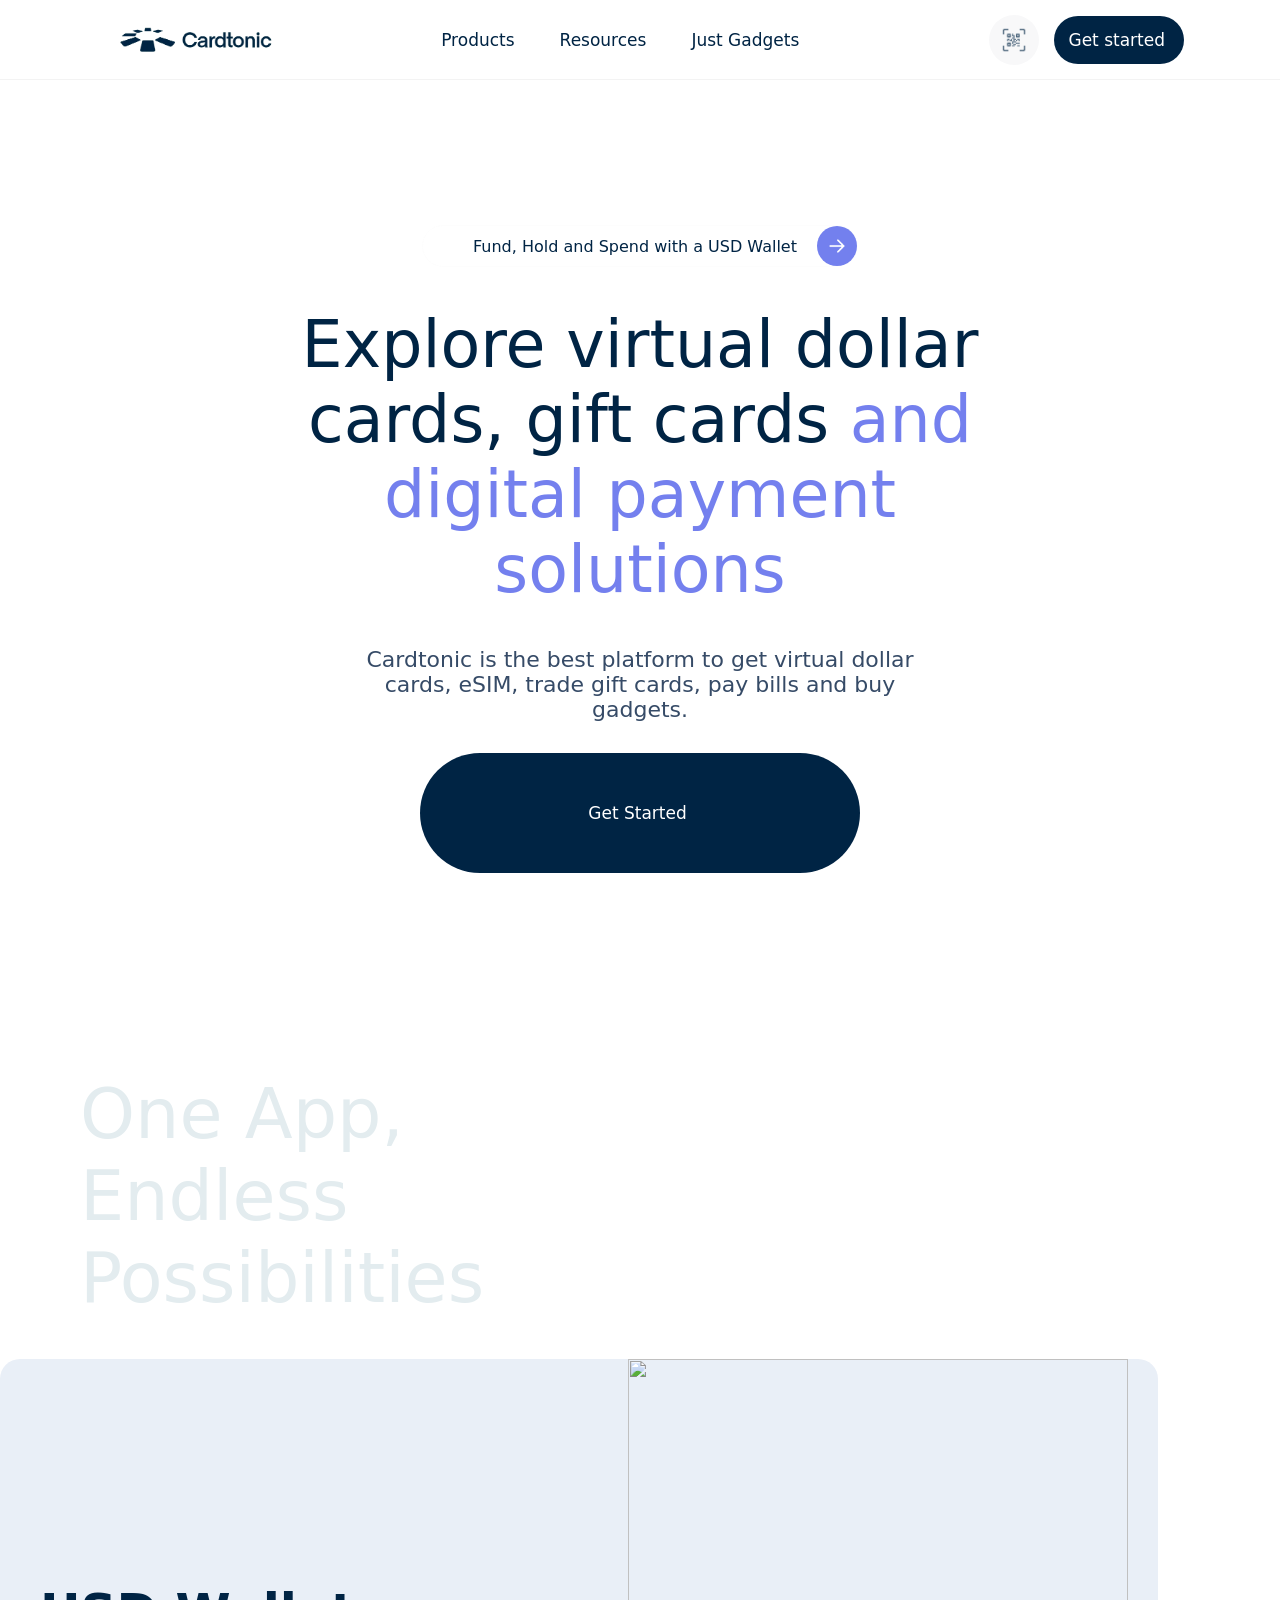
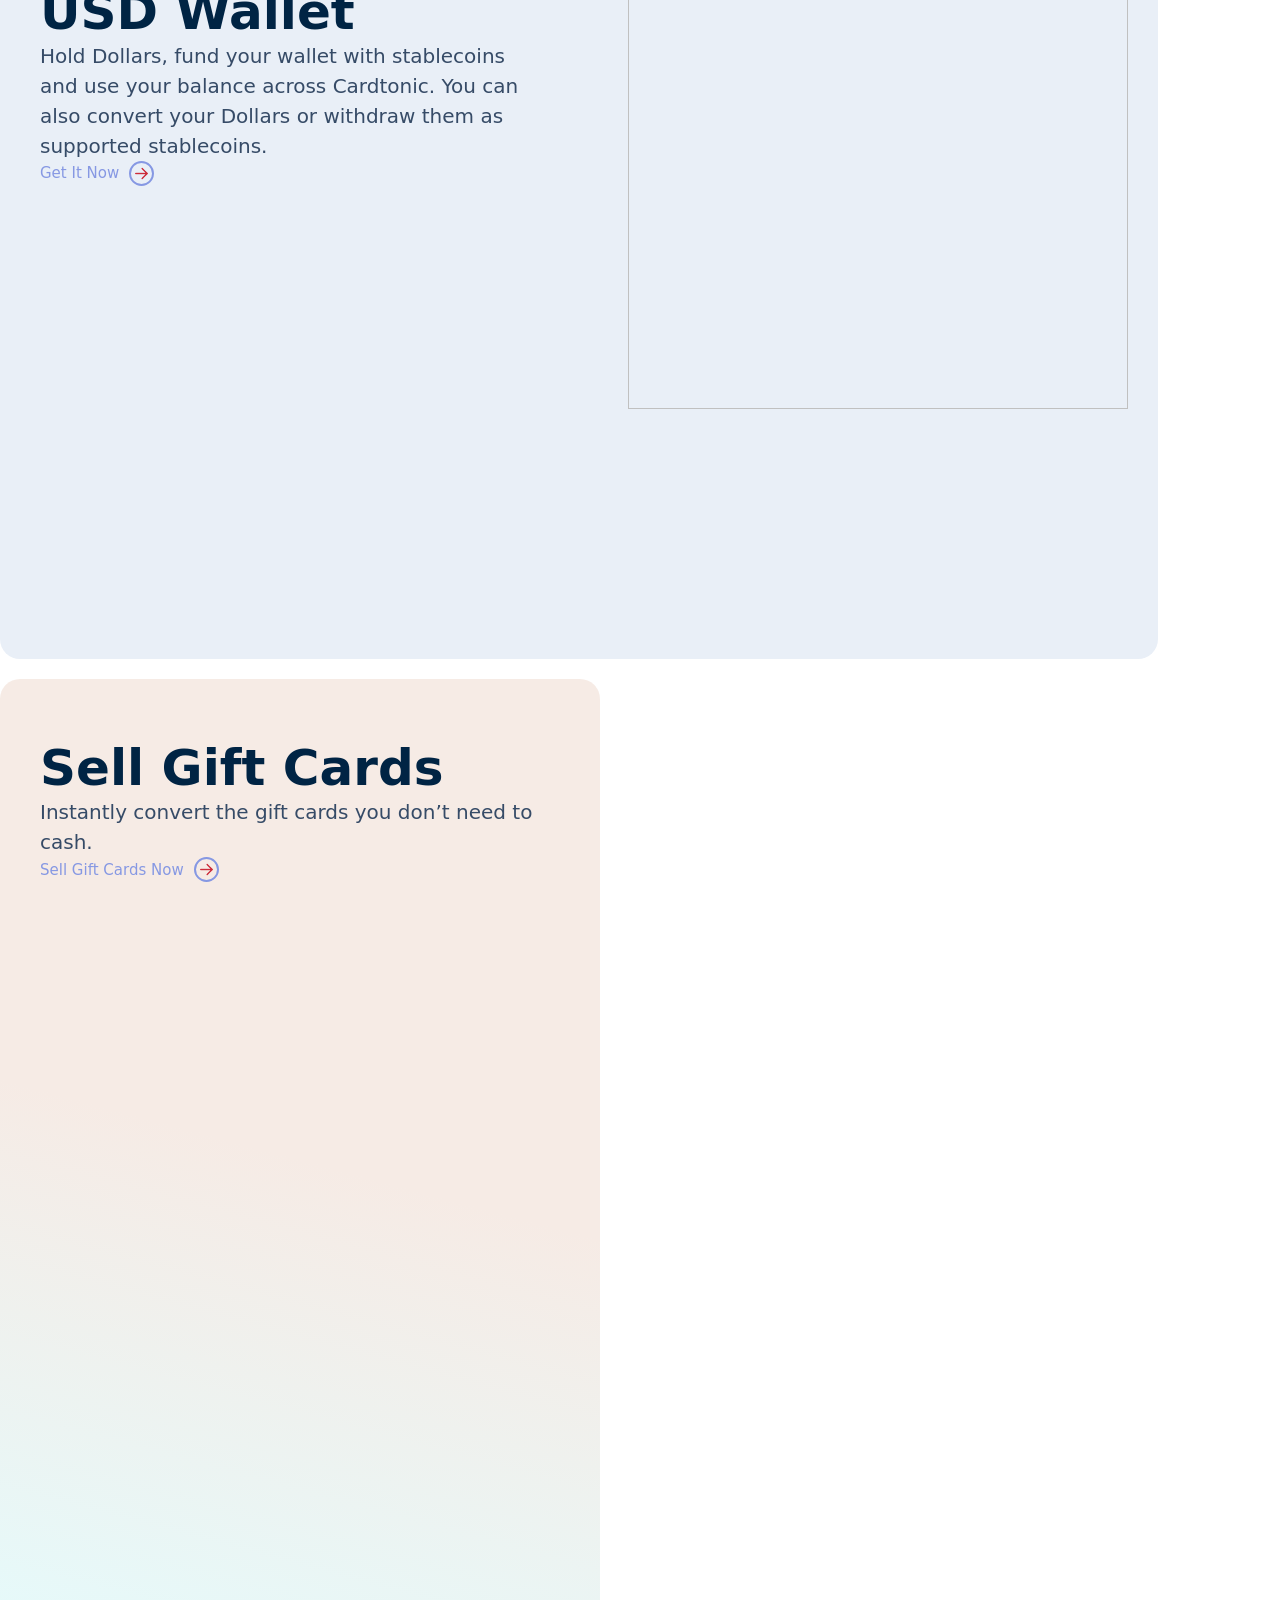
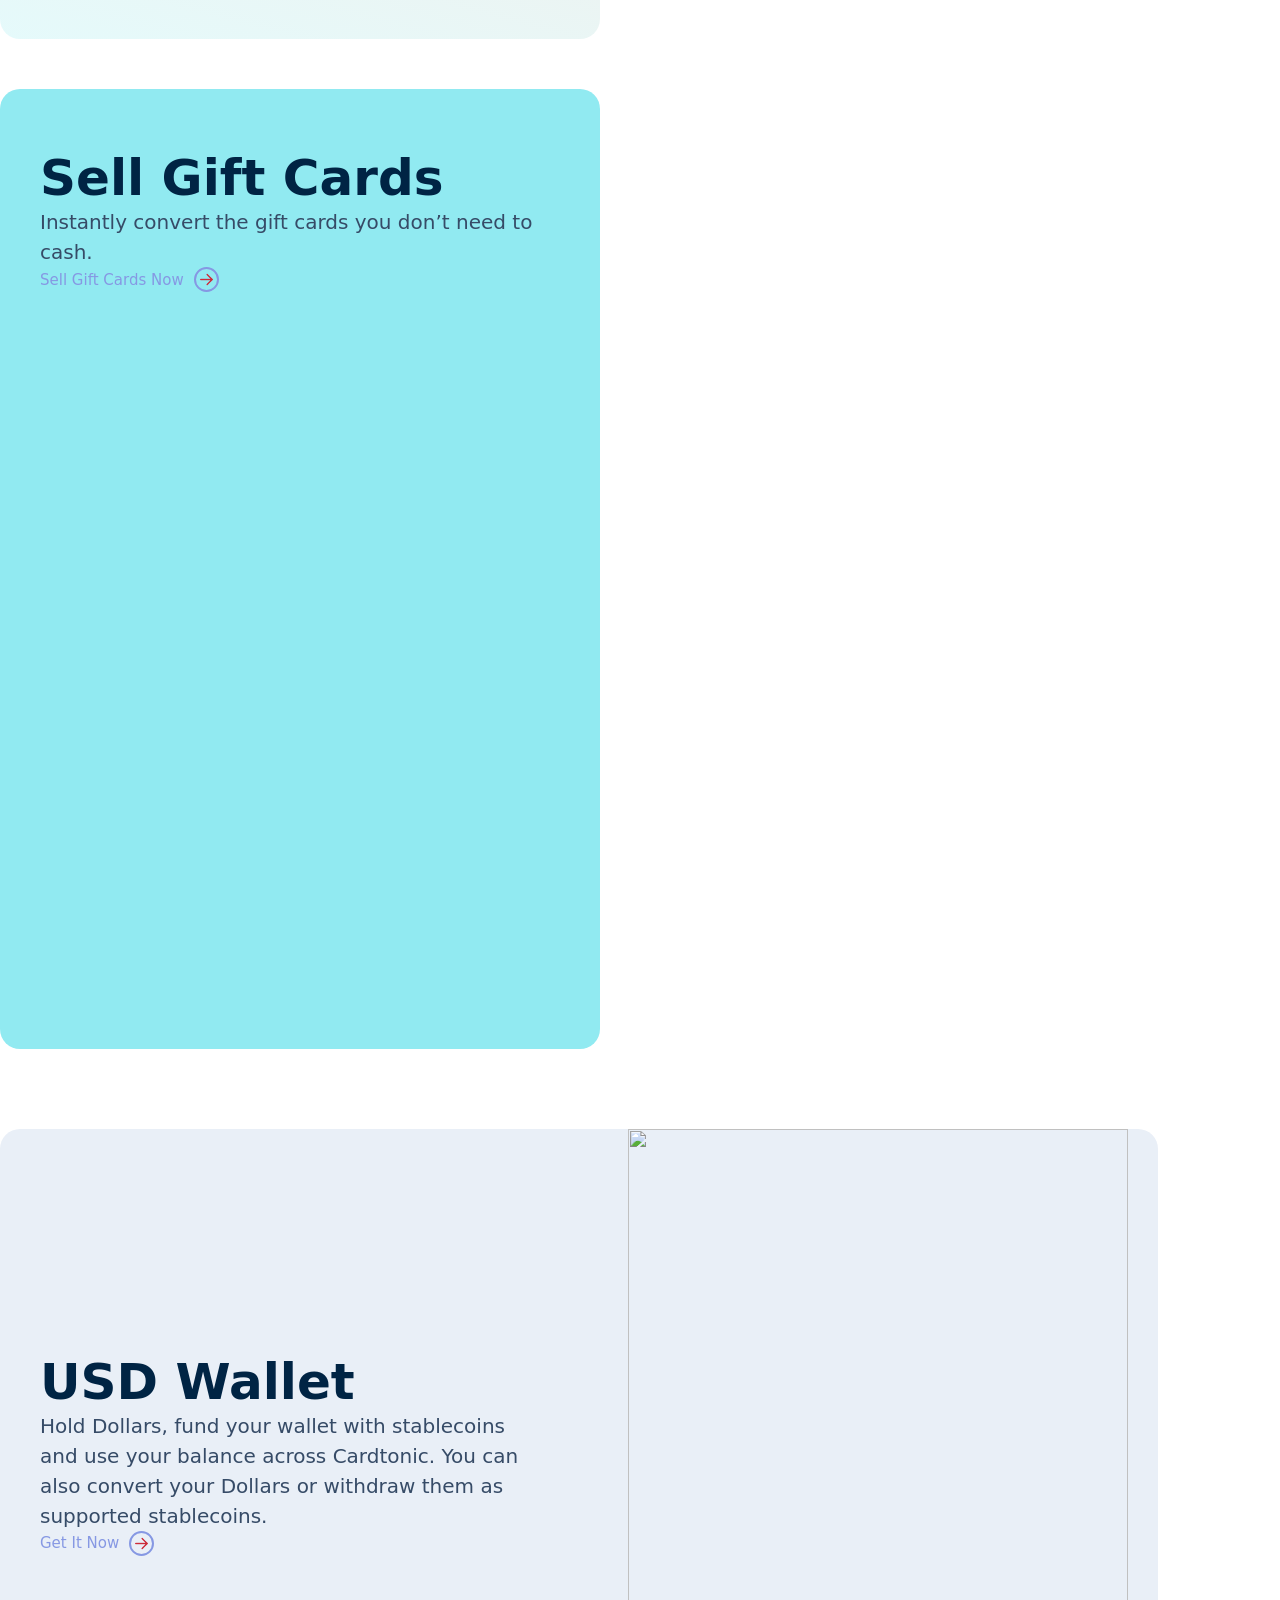
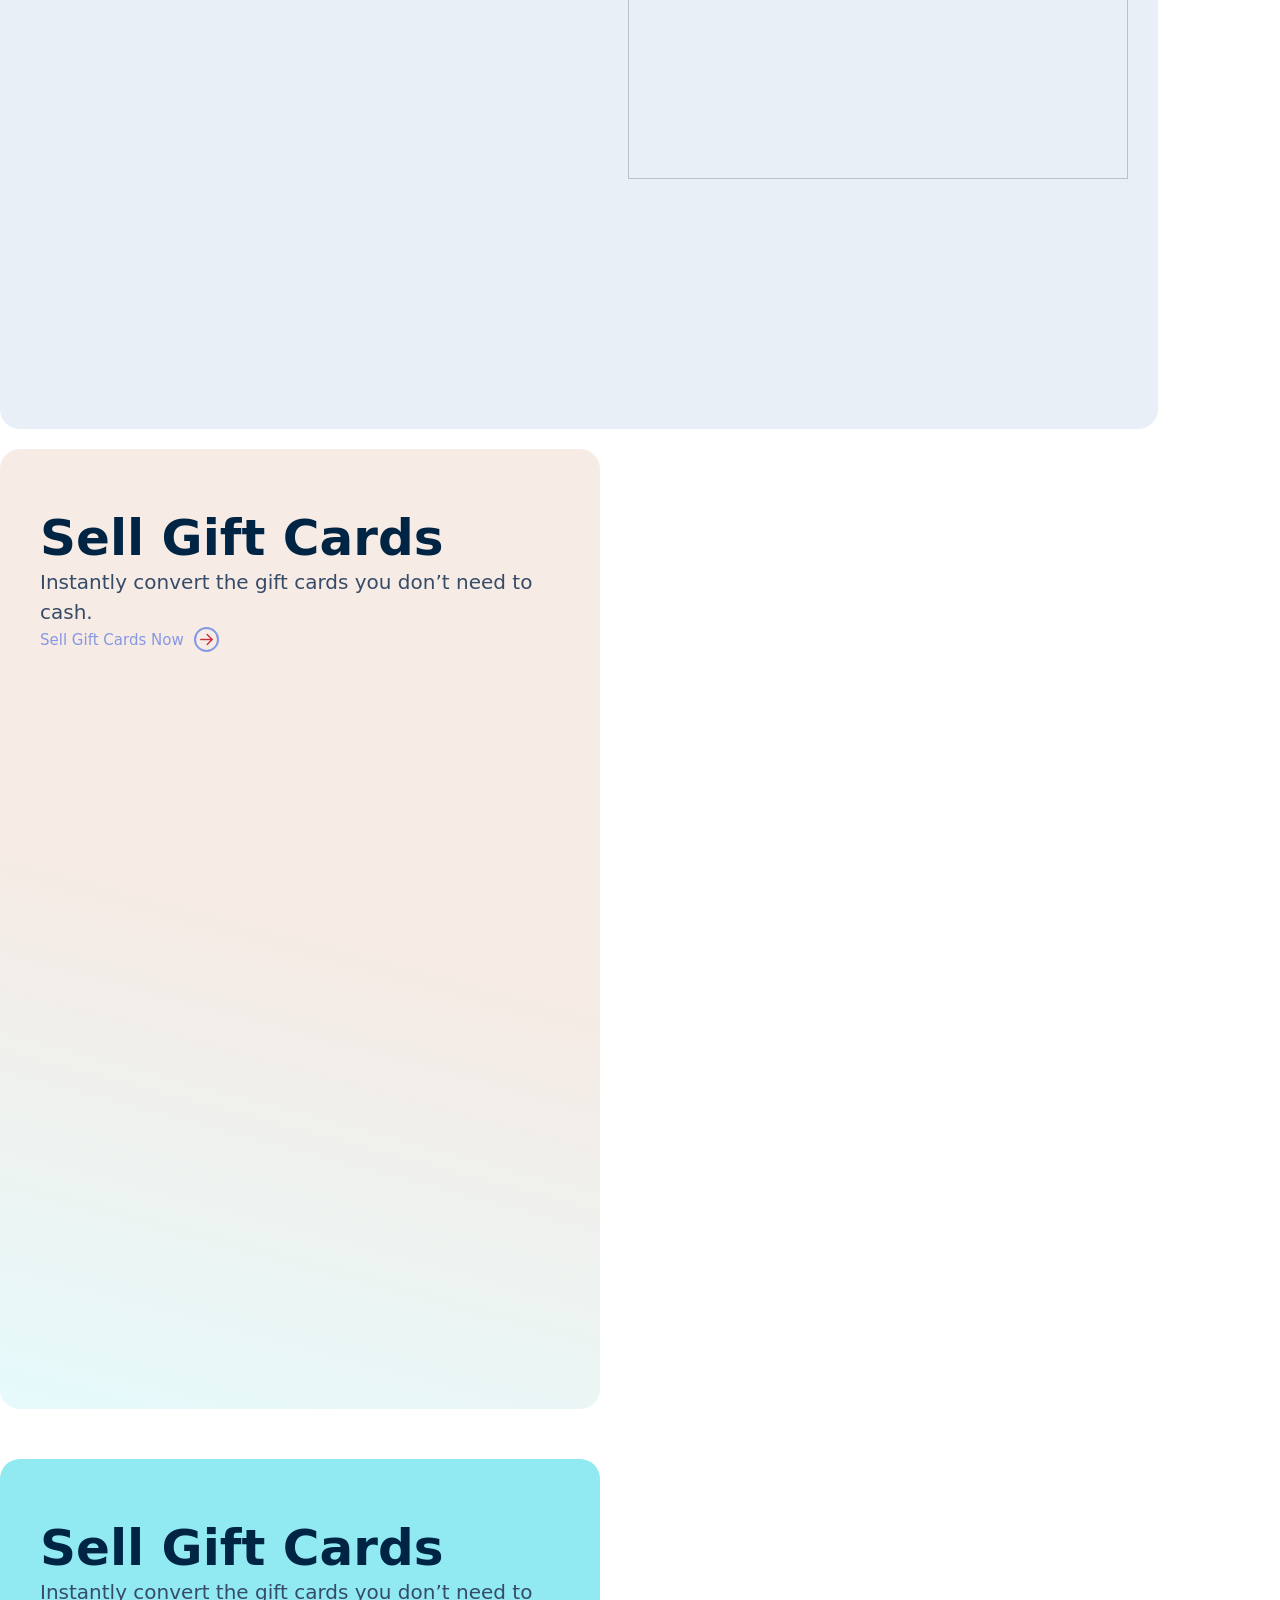
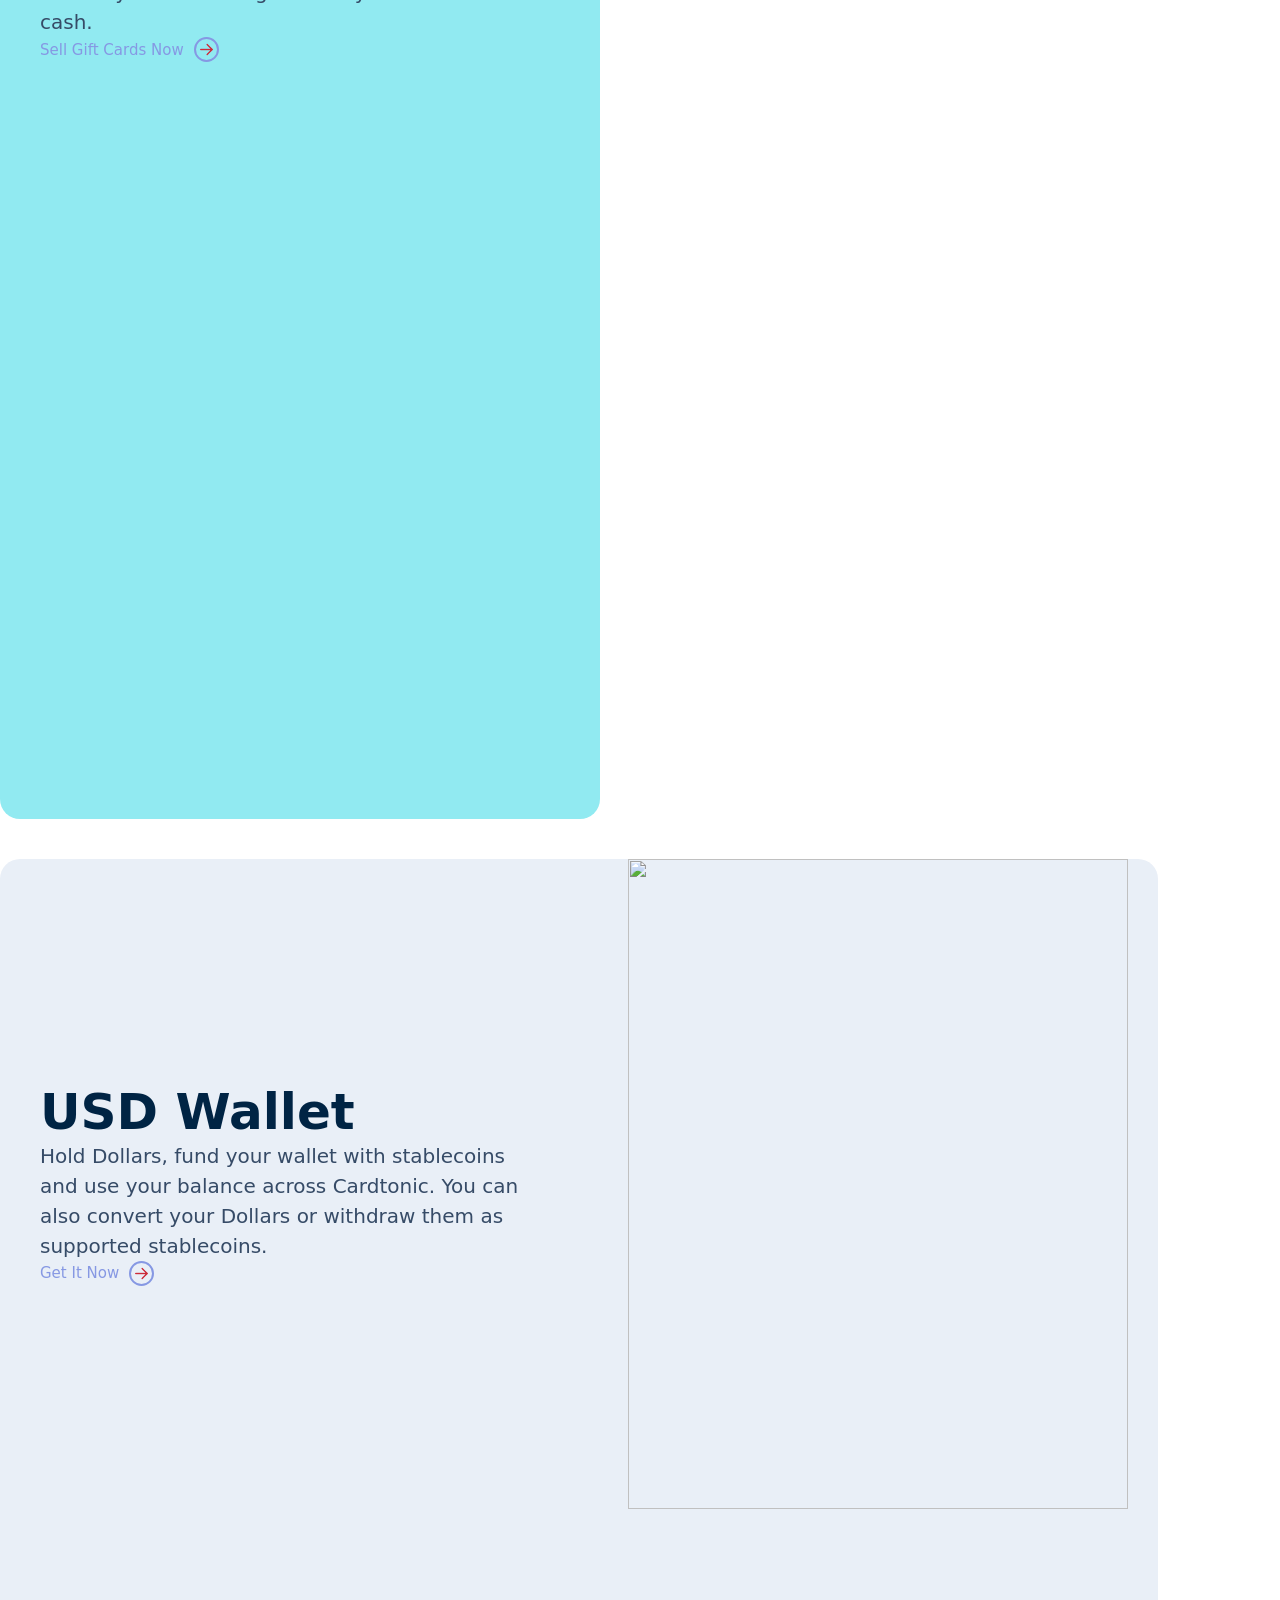
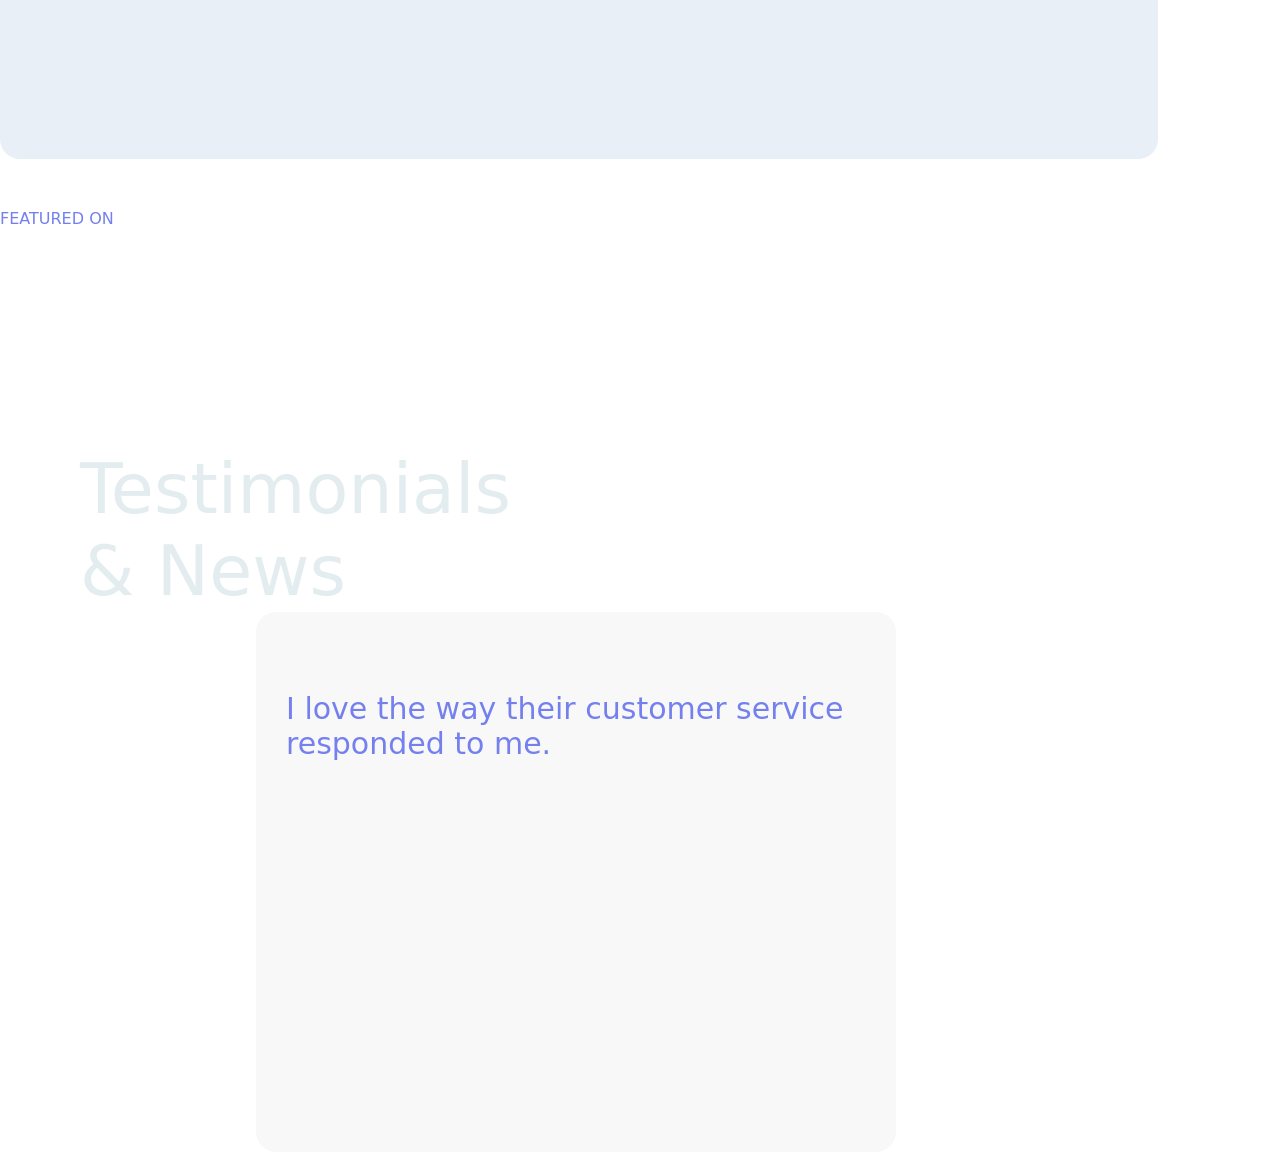
==== commit 84a6d0e8: "nomal" ====
--- a/index.html
+++ b/index.html
@@ -317,7 +317,7 @@
        </div>
     </div>
     <div class="image-move">
-        <img src="https://cardtonic.com/_next/image?url=%2Fimages%2Fproduct%2Fcards.webp&w=640&q=75" alt="">
+        <img src="https://cardtonic.com/_next/image?url=%2Fimages%2Fproduct%2Fcards.webp&w=640&q=75" alt="" class="uyt">
     </div>
     </section>
 
@@ -345,6 +345,8 @@
     </div>
     </section>
     </div>
+
+    <!-- //this is another -->
     <section class="traq">
    <div class="usd-wallet">
          <div class="thought">
@@ -369,7 +371,7 @@
    </div>
     </section>
    
-
+            <!-- //this is another -->
      <div class="align-cards">
             <section class="gore">
          <div class="state-first">
@@ -391,10 +393,11 @@
        </div>
     </div>
     <div class="image-move">
-        <img src="https://cardtonic.com/_next/image?url=%2Fimages%2Fproduct%2Fcards.webp&w=640&q=75" alt="">
-    </div>
-    </section>
-
+        <img src="https://cardtonic.com/_next/image?url=%2Fimages%2Fproduct%2Fcards.webp&w=640&q=75" alt="" class="uyt">
+    </div>
+    </section>
+
+            
         <section class="gore-second">
          <div class="state-first">
         <p class="param">
@@ -415,10 +418,69 @@
        </div>
     </div>
     <div class="image-move2">
-        <img src="https://cardtonic.com/_next/image?url=%2Fimages%2Fproduct%2Fbuy-gift-card.webp&w=640&q=75" alt="" width="350px">
-    </div>
-    </section>
-    </div>
-
+        <img src="https://cardtonic.com/_next/image?url=%2Fimages%2Fproduct%2Fbuy-gift-card.webp&w=640&q=75" alt="" width="350px" class="amati">
+    </div>
+    </section>
+    </div>
+
+        <section class="traq anime">
+   <div class="usd-wallet">
+         <div class="thought">
+        <p class="param">
+            USD Wallet
+        </p>
+       <div class="lemme">
+         <p class="mars">
+            Hold Dollars, fund your wallet with stablecoins and use your balance across Cardtonic. You can also convert your Dollars or withdraw them as supported stablecoins.
+        </p>
+       </div>
+       <div class="get-it-container">
+        <span class="get-it">
+            Get It Now 
+        </span>
+        <div class="border">
+            <img src="image/arryow.png" alt="" width="17px">
+        </div>
+       </div>
+    </div>
+    <img src="https://cardtonic.com/_next/image?url=%2Fimages%2Fpages%2Fusd-wallet%2FusdWalletPhone.webp&w=640&q=75" alt="" class="menance">
+   </div>
+    </section>
+
+    <div class="featured-on">
+        <P>
+        FEATURED ON
+    </P>
+    </div>
+
+    <div class="logos-wrapper">
+        <img src="https://cardtonic.com/_next/image?url=%2Fimages%2Fpress%2Fpunch.webp&w=256&q=75" alt="" class="small-logos">
+        <img src="https://cardtonic.com/_next/image?url=%2Fimages%2Fpress%2Ftechcabal.webp&w=256&q=75" alt="" class="small-logos">
+        <img src="https://cardtonic.com/_next/image?url=%2Fimages%2Fpress%2Ftechcabal.webp&w=256&q=75" alt="" class="small-logos">
+        <img src="https://cardtonic.com/_next/image?url=%2Fimages%2Fpress%2Fpunch.webp&w=256&q=75" alt="" class="small-logos">
+        <img src="https://cardtonic.com/_next/image?url=%2Fimages%2Fpress%2Ftechpoint.webp&w=256&q=75" alt="" class="small-logos">
+    </div>
+
+    <div class="find">
+            <p class="bake">
+                Testimonials<br>
+              & News
+            </p>
+        </div>
+
+        <div class="slider">
+            <div class="system">
+                    <div class="slides">
+                <img src="https://cardtonic.com/svg/comma.svg" alt="">
+
+                <div class="text-box">
+            <p class="i-love">
+                I love the way their customer service responded to me.
+            </p>
+           </div> 
+            </div>
+            </div>
+              
+        </div>
 </body>
 </html>
--- a/cardtonic.css
+++ b/cardtonic.css
@@ -1,5 +1,6 @@
 body{
     margin: 0;
+    box-sizing: border-box;
     padding: 0;
     max-width: 100%;
     font-family: system-ui, -apple-system, BlinkMacSystemFont, 'Segoe UI', Roboto, Oxygen, Ubuntu, Cantarell, 'Open Sans', 'Helvetica Neue', sans-serif;
@@ -460,11 +461,16 @@
 .third{
     width: 40px;
 }
-
+.menu{
+    display: none;
+}
 .image-move2{
     position: relative;
     bottom: -100px;
     right: -210px;
+}
+.anime{
+    margin-top: 0;
 }
 .gore-second{
     width: 530px;
@@ -481,6 +487,49 @@
      padding-top: 60px;
    overflow: hidden;
    background-color: rgb(145,234,241);
+}
+.logos-wrapper{
+    display: flex;
+    justify-content: center;
+    align-items: center;
+    flex-wrap: wrap;
+    width: 90%;
+    justify-self: center;
+    justify-content: space-between;
+    margin-top: 20px;
+}
+.small-logos{
+    width: 150px;
+
+}
+.featured-on{
+    justify-self: center;
+    color: #7480ee;
+    margin-top: 50px;
+}
+.slides{
+    padding: 30px 10px 10px 30px;
+    width: 600px;
+    height: 500px;
+    background-color: #f8f8f8;
+    border-radius: 20px;
+    flex-shrink: 0;
+}
+.slider{
+    display: flex;
+    align-items: center;
+    justify-content: center;
+    gap: 20px;
+    overflow: auto;
+    width: 90%;
+    justify-self: center;
+}
+.i-love{
+    font-size: 30px;
+    color:  #7480ee;
+}
+.text-box{
+
 }
 @media (max-width: 640px) {
     .container{
@@ -671,7 +720,12 @@
 .amati{
     position: relative;
     left: -140px;
-    bottom: -140px;
+    bottom: -220px;
     width: 250px;
 }
+.uyt{
+     position: relative;
+    
+    bottom: -100px;
+}
 }
